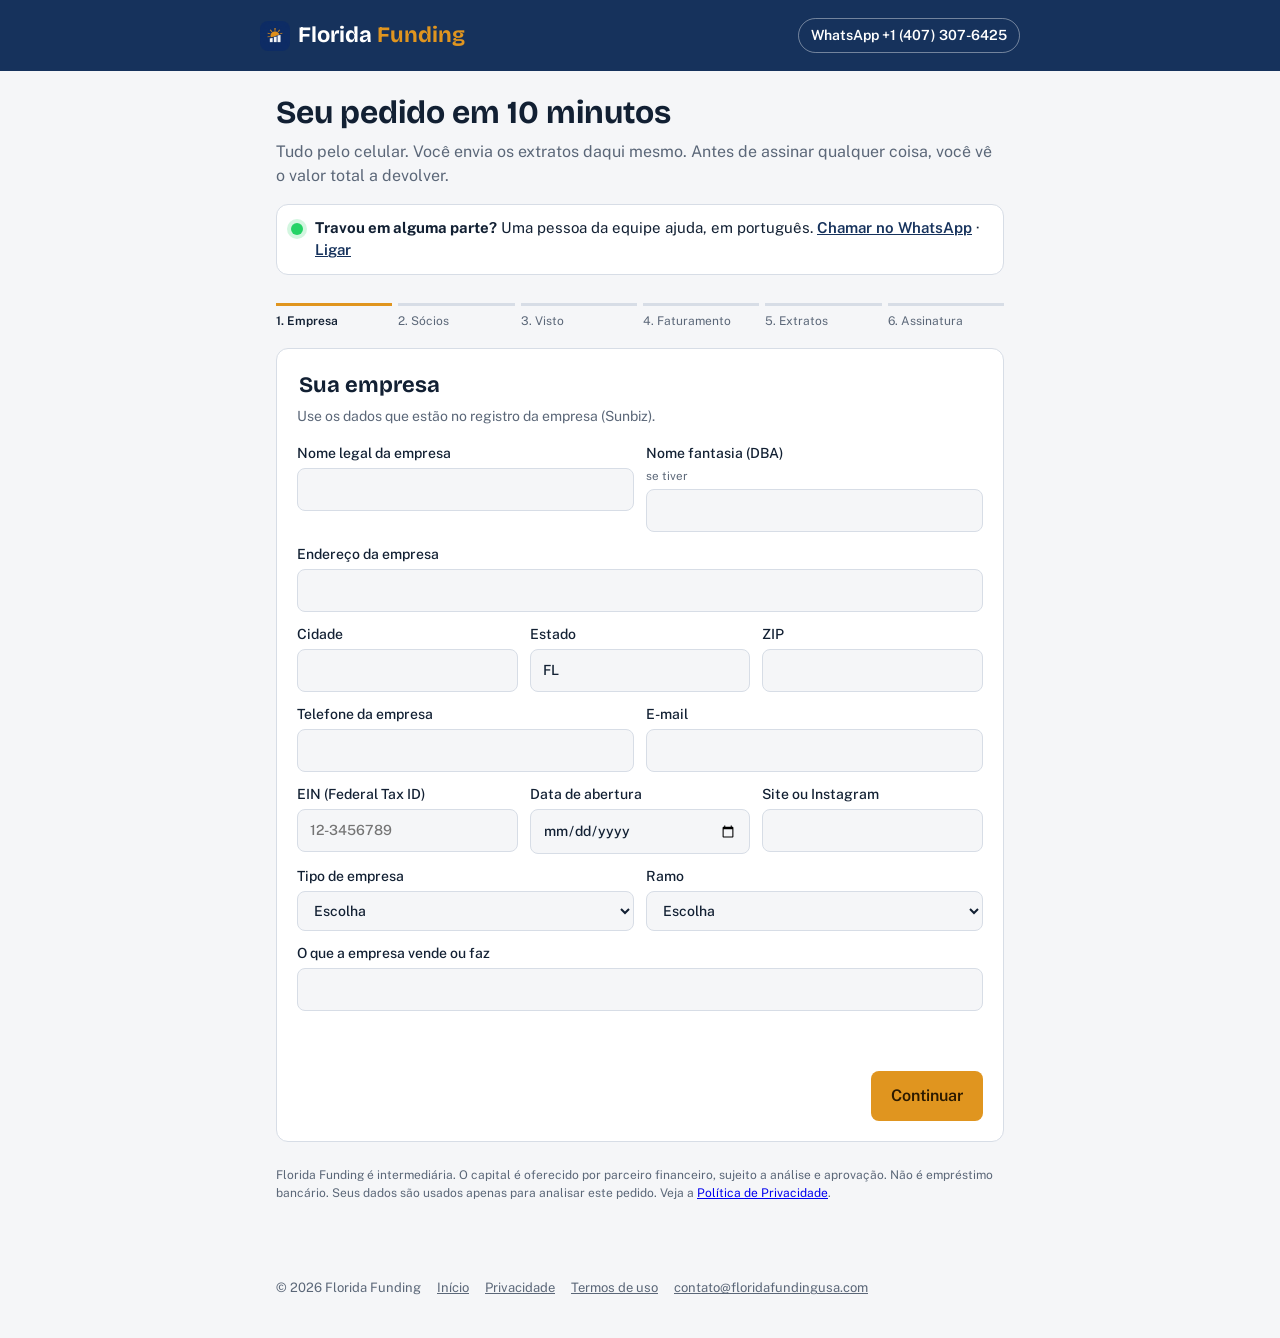
==== aplicacao.html @ 035c55c8 "Site Florida Funding (versão provisória) Co-Authored-By: Claude Opus 5.5 <noreply@anthropic.com>" ====
<!doctype html>
<html lang="pt-BR">
<head>
<meta charset="utf-8">
<meta name="viewport" content="width=device-width,initial-scale=1,viewport-fit=cover">
<title>Aplicação · Florida Funding</title>
<meta name="description" content="Capital de giro para empresas brasileiras em Orlando e Kissimmee. Aplicação em português, com envio de extratos pelo celular.">
<meta name="robots" content="noindex">
<link rel="canonical" href="https://floridafundingusa.com/aplicacao.html">
<link rel="icon" href="img/logo-icone.png" type="image/png">
<link rel="preconnect" href="https://fonts.googleapis.com">
<link rel="preconnect" href="https://fonts.gstatic.com" crossorigin>
<link rel="stylesheet" href="https://fonts.googleapis.com/css2?family=Bricolage+Grotesque:opsz,wght@12..96,600;12..96,700&family=Public+Sans:wght@400;500;600&display=swap">
<!-- META PIXEL: colar aqui
     Quando o Pixel do Meta for criado, descomente o bloco abaixo e troque SEU_PIXEL_ID.
     Evento sugerido no envio com sucesso: fbq('track','Lead') (já fica pronto na página obrigado.html).
<script>
!function(f,b,e,v,n,t,s){if(f.fbq)return;n=f.fbq=function(){n.callMethod?
n.callMethod.apply(n,arguments):n.queue.push(arguments)};if(!f._fbq)f._fbq=n;
n.push=n;n.loaded=!0;n.version='2.0';n.queue=[];t=b.createElement(e);t.async=!0;
t.src=v;s=b.getElementsByTagName(e)[0];s.parentNode.insertBefore(t,s)}(window,
document,'script','https://connect.facebook.net/en_US/fbevents.js');
fbq('init','SEU_PIXEL_ID');fbq('track','PageView');fbq('track','InitiateCheckout');
</script>
-->
<style>
/* ===== CONFIGURAÇÃO: endereço que recebe as aplicações (vazio = envio ainda não ligado) ===== */
:root{
  --bg:#f5f6f8;--surface:#fff;--ink:#122033;--muted:#5b6778;--line:#d7dde6;--accent:#e0951f;--navy:#16325c;--ok:#1f8a5b;--err:#b3261e;--chip:#eef1f6;
  --display:"Bricolage Grotesque",ui-sans-serif,system-ui,sans-serif;--body:"Public Sans",ui-sans-serif,system-ui,sans-serif;
}
@media (prefers-color-scheme:dark){:root{--bg:#0e1622;--surface:#152132;--ink:#e7edf5;--muted:#9aa8ba;--line:#2a3a51;--accent:#f0a93a;--navy:#8fb3ec;--ok:#4cc38a;--err:#f2867c;--chip:#1c2b40;color-scheme:dark}}
*{box-sizing:border-box}
body{margin:0;background:var(--bg);color:var(--ink);font:16px/1.5 var(--body)}
header{background:var(--navy);color:#fff;padding:18px 16px}
@media (prefers-color-scheme:dark){header{background:#0a1220}}
.hin{max-width:760px;margin:0 auto;display:flex;justify-content:space-between;align-items:center;gap:12px;flex-wrap:wrap}
.logo{font-family:var(--display);font-weight:700;font-size:22px}
.logo span{color:var(--accent)}
.wa{color:#fff;font-weight:600;text-decoration:none;border:1px solid rgba(255,255,255,.4);padding:6px 12px;border-radius:999px;font-size:14px}
.hero{max-width:760px;margin:0 auto;padding:24px 16px 4px}
h1{font-family:var(--display);font-size:clamp(24px,5vw,32px);line-height:1.15;margin:0 0 8px;text-wrap:balance}
.sub{color:var(--muted);margin:0}
.wrap{max-width:760px;margin:0 auto;padding:16px 16px 64px}
.steps{display:flex;gap:6px;margin:8px 0 18px;list-style:none;padding:0;overflow-x:auto}
.steps li{flex:1 0 90px;font-size:12px;color:var(--muted);border-top:3px solid var(--line);padding-top:6px}
.steps li.on{color:var(--ink);border-color:var(--accent);font-weight:600}
.steps li.ok{border-color:var(--ok)}
form{background:var(--surface);border:1px solid var(--line);border-radius:12px;padding:20px}
fieldset{border:0;padding:0;margin:0;display:none}
fieldset.on{display:block}
legend{font-family:var(--display);font-size:22px;font-weight:700;margin-bottom:4px}
.hint{color:var(--muted);font-size:14px;margin:0 0 16px}
.row{display:grid;grid-template-columns:repeat(auto-fit,minmax(200px,1fr));gap:12px;margin-bottom:12px}
label{display:flex;flex-direction:column;gap:4px;font-size:14px;font-weight:500;min-width:0}
label small{font-weight:400;color:var(--muted)}
input,select,textarea{font:inherit;padding:10px 12px;border:1px solid var(--line);border-radius:8px;background:var(--bg);color:var(--ink);width:100%}
input:focus,select:focus,textarea:focus{outline:2px solid var(--accent);outline-offset:1px}
.bad{border-color:var(--err)}
.chk{flex-direction:row;align-items:flex-start;gap:10px;font-weight:400}
.chk input{width:20px;height:20px;flex:0 0 auto;margin-top:2px}
h3{font-size:15px;margin:18px 0 8px;color:var(--navy)}
.drop{border:2px dashed var(--line);border-radius:10px;padding:14px;margin-bottom:12px}
.drop.over{border-color:var(--accent);background:var(--chip)}
.drop b{display:block}
.drop .files{list-style:none;padding:0;margin:8px 0 0;display:flex;flex-direction:column;gap:4px;font-size:14px}
.drop .files li{display:flex;justify-content:space-between;gap:8px;background:var(--chip);padding:6px 10px;border-radius:6px;min-width:0}
.drop .files li span{overflow:hidden;text-overflow:ellipsis;white-space:nowrap}
.drop .files button{all:unset;cursor:pointer;color:var(--err);font-size:13px}
.count{font-size:13px;color:var(--muted)}
.count.full{color:var(--ok);font-weight:600}
.nav{display:flex;justify-content:space-between;gap:12px;margin-top:20px}
button.btn{font:inherit;font-weight:600;padding:12px 20px;border-radius:8px;border:0;cursor:pointer;background:var(--accent);color:#2b1a00}
button.btn.ghost{background:transparent;color:var(--ink);border:1px solid var(--line)}
button.btn:focus-visible{outline:2px solid var(--navy);outline-offset:2px}
.err{color:var(--err);font-size:14px;min-height:20px;margin-top:8px}
.review{font-size:14px;background:var(--chip);border-radius:8px;padding:12px;max-height:280px;overflow:auto}
.review dt{font-weight:600;margin-top:6px}
.review dd{margin:0;color:var(--muted)}
.done{text-align:center;padding:24px 8px}
.legal{font-size:12px;color:var(--muted);margin-top:24px}
.hidden{display:none!important}
.logo a{color:inherit;text-decoration:none}
.human{display:flex;gap:12px;align-items:flex-start;margin-top:16px;background:var(--surface);border:1px solid var(--line);border-radius:12px;padding:12px 14px;font-size:15px}
.human .dot{width:12px;height:12px;border-radius:50%;background:#25d366;flex:0 0 auto;margin-top:6px;box-shadow:0 0 0 4px rgba(37,211,102,.2)}
.human a{color:var(--navy);font-weight:600}
.foot{max-width:760px;margin:0 auto;padding:0 16px 40px;font-size:13px;color:var(--muted);display:flex;flex-wrap:wrap;gap:8px 16px}
.foot a{color:var(--muted)}
</style>
</head>
<body>
<header><div class="hin"><div class="logo"><a href="index.html" aria-label="Florida Funding, página inicial"><img src="img/logo-icone.png" alt="" width="30" height="30" style="vertical-align:middle;border-radius:8px;margin-right:8px">Florida <span>Funding</span></a></div><a class="wa" href="https://wa.me/14073076425">WhatsApp +1 (407) 307-6425</a></div></header>

<div class="hero">
  <h1>Seu pedido em 10 minutos</h1>
  <p class="sub">Tudo pelo celular. Você envia os extratos daqui mesmo. Antes de assinar qualquer coisa, você vê o valor total a devolver.</p>
  <div class="human"><span class="dot" aria-hidden="true"></span><div><b>Travou em alguma parte?</b> Uma pessoa da equipe ajuda, em português. <a href="https://wa.me/14073076425">Chamar no WhatsApp</a> · <a href="tel:+14073076425">Ligar</a></div></div>
</div>

<div class="wrap">
<ol class="steps" id="steps"></ol>

<form id="f" novalidate>
<!-- Origem do anúncio: preenchidos automaticamente a partir da URL (?utm_source=...) -->
<input type="hidden" id="utm_source" name="utm_source">
<input type="hidden" id="utm_medium" name="utm_medium">
<input type="hidden" id="utm_campaign" name="utm_campaign">
<input type="hidden" id="utm_content" name="utm_content">
<input type="hidden" id="landing_page" name="landing_page">
<input type="hidden" id="referrer" name="referrer">
<!-- Armadilha anti-robô: pessoas não veem este campo; se vier preenchido, o servidor descarta -->
<div aria-hidden="true" style="position:absolute;left:-9999px;width:1px;height:1px;overflow:hidden"><label>Não preencha<input type="text" name="website_url" tabindex="-1" autocomplete="off"></label></div>
<!-- 1 EMPRESA -->
<fieldset data-step="Empresa" class="on">
  <legend>Sua empresa</legend>
  <p class="hint">Use os dados que estão no registro da empresa (Sunbiz).</p>
  <div class="row"><label>Nome legal da empresa<input id="legal_name" name="legal_name" required></label><label>Nome fantasia (DBA) <small>se tiver</small><input id="dba" name="dba"></label></div>
  <div class="row"><label>Endereço da empresa<input id="biz_address" name="biz_address" required></label></div>
  <div class="row"><label>Cidade<input id="biz_city" name="biz_city" required></label><label>Estado<input id="biz_state" name="biz_state" value="FL" required></label><label>ZIP<input id="biz_zip" name="biz_zip" inputmode="numeric" required></label></div>
  <div class="row"><label>Telefone da empresa<input id="biz_phone" name="biz_phone" type="tel" required></label><label>E-mail<input id="biz_email" name="biz_email" type="email" required></label></div>
  <div class="row"><label>EIN (Federal Tax ID)<input id="ein" name="ein" placeholder="12-3456789" required></label><label>Data de abertura<input id="start_date" name="start_date" type="date" required></label><label>Site ou Instagram<input id="website" name="website"></label></div>
  <div class="row">
    <label>Tipo de empresa<select id="entity" name="entity" required><option value="">Escolha</option><option>LLC</option><option>Corporation</option><option>Sole Proprietorship</option><option>Partnership</option><option>Outro</option></select></label>
    <label>Ramo<select id="biz_type" name="biz_type" required><option value="">Escolha</option><option>Limpeza</option><option>Construção / reforma</option><option>Restaurante / alimentação</option><option>Mercado / loja</option><option>Casas de temporada</option><option>Salão / barbearia / estética</option><option>Oficina / auto</option><option>Transporte</option><option>Paisagismo / piscina</option><option>Turismo</option><option>Outro</option></select></label>
  </div>
  <div class="row"><label>O que a empresa vende ou faz<input id="product" name="product" required></label></div>
</fieldset>

<!-- 2 SÓCIOS -->
<fieldset data-step="Sócios">
  <legend>Dono e sócio</legend>
  <p class="hint">Estes dados ficam protegidos e só vão para o parceiro financeiro.</p>
  <h3>Dono principal</h3>
  <div class="row"><label>Nome completo<input id="o_name" name="o_name" required></label><label>Cargo<input id="o_title" name="o_title" placeholder="Owner / CEO" required></label><label>% da empresa<input id="o_pct" name="o_pct" inputmode="numeric" required></label></div>
  <div class="row"><label>Endereço residencial<input id="o_address" name="o_address" required></label></div>
  <div class="row"><label>Cidade<input id="o_city" name="o_city" required></label><label>Estado<input id="o_state" name="o_state" required></label><label>ZIP<input id="o_zip" name="o_zip" inputmode="numeric" required></label></div>
  <div class="row"><label>SSN ou ITIN<input id="o_ssn" name="o_ssn" inputmode="numeric" autocomplete="off" required></label><label>Data de nascimento<input id="o_dob" name="o_dob" type="date" required></label><label>Celular (WhatsApp)<input id="o_cell" name="o_cell" type="tel" required></label></div>
  <label class="chk"><input type="checkbox" id="has_partner" name="has_partner" value="sim"> Tem sócio com 20% ou mais</label>
  <div id="partner" class="hidden">
    <h3>Sócio</h3>
    <div class="row"><label>Nome completo<input id="p_name" name="p_name"></label><label>Cargo<input id="p_title" name="p_title"></label><label>% da empresa<input id="p_pct" name="p_pct" inputmode="numeric"></label></div>
    <div class="row"><label>Endereço residencial<input id="p_address" name="p_address"></label></div>
    <div class="row"><label>SSN ou ITIN<input id="p_ssn" name="p_ssn" inputmode="numeric" autocomplete="off"></label><label>Data de nascimento<input id="p_dob" name="p_dob" type="date"></label><label>Celular<input id="p_cell" name="p_cell" type="tel"></label></div>
  </div>
</fieldset>

<!-- 3 VISTO -->
<fieldset data-step="Visto">
  <legend>Status nos EUA</legend>
  <p class="hint">Do dono principal. Ajuda o parceiro a montar a proposta certa.</p>
  <div class="row">
    <label>Status<select id="v_status" name="v_status" required><option value="">Escolha</option><option>Cidadão americano</option><option>Green card (residente permanente)</option><option>Visto de trabalho ou investidor</option><option>Pedido de green card em andamento</option><option>Outro</option></select></label>
    <label>Tipo de visto <small>se tiver</small><select id="v_type" name="v_type"><option value="">Não se aplica</option><option>E-2</option><option>L-1</option><option>EB-5</option><option>EB-2 NIW</option><option>H-1B</option><option>O-1</option><option>Outro</option></select></label>
  </div>
  <div class="row"><label>Válido até <small>se tiver data</small><input id="v_exp" name="v_exp" type="date"></label><label>Número do documento <small>opcional</small><input id="v_doc" name="v_doc" autocomplete="off"></label></div>
  <div class="drop" data-key="visa_doc" data-max="2"><b>Foto do green card ou visto <small class="count">(opcional, até 2 arquivos)</small></b><input type="file" id="f_visa" accept="application/pdf,image/*" multiple><ul class="files"></ul></div>
</fieldset>

<!-- 4 FATURAMENTO -->
<fieldset data-step="Faturamento">
  <legend>Faturamento e pedido</legend>
  <p class="hint">Olhe nos extratos da conta da empresa. Valor aproximado já ajuda.</p>
  <h3>Depósitos nos últimos 4 meses</h3>
  <div id="months"></div>
  <h3>Cartão</h3>
  <div class="row"><label>Maquininha ou sistema<input id="terminal" name="terminal" placeholder="Square, Clover, Stripe…"></label><label>Média vendida no cartão por mês ($)<input id="cc_volume" name="cc_volume" inputmode="decimal"></label></div>
  <h3>Situação atual</h3>
  <div class="row"><label>Empréstimos da empresa hoje (saldo $)<input id="loans" name="loans" inputmode="decimal" placeholder="0 se não tiver"></label><label>Adiantamento ativo? Com qual empresa<input id="cur_mca" name="cur_mca" placeholder="Não tenho"></label><label>Saldo do adiantamento ($)<input id="cur_mca_bal" name="cur_mca_bal" inputmode="decimal"></label></div>
  <div class="row">
    <label>Falência<select id="bankruptcy" name="bankruptcy"><option>Nunca</option><option>Há mais de 12 meses</option><option>Nos últimos 12 meses</option></select></label>
    <label>Penhora de imposto (tax lien)<select id="tax_lien" name="tax_lien"><option>Não</option><option>Sim, há mais de 12 meses</option><option>Sim, nos últimos 12 meses</option></select></label>
  </div>
  <h3>Seu pedido</h3>
  <div class="row"><label>Quanto precisa ($)<input id="amount" name="amount" inputmode="decimal" required></label>
  <label>Para quê<select id="purpose" name="purpose" required><option value="">Escolha</option><option>Equipamento</option><option>Estoque</option><option>Expansão / reforma</option><option>Contratar equipe</option><option>Marketing</option><option>Quitar dívidas</option><option>Impostos</option><option>Caixa do dia a dia</option><option>Outro</option></select></label></div>
</fieldset>

<!-- 5 EXTRATOS -->
<fieldset data-step="Extratos">
  <legend>Extratos</legend>
  <p class="hint">Os 4 últimos meses completos, todas as páginas, em PDF ou foto nítida. Baixe no app do banco em "Statements".</p>
  <div class="drop" data-key="bank" data-max="4" data-min="4"><b>Extratos da conta da empresa <small class="count">0 de 4</small></b><input type="file" id="f_bank" accept="application/pdf,image/*" multiple><ul class="files"></ul></div>
  <div class="drop" data-key="cc" data-max="4"><b>Extratos da maquininha de cartão <small class="count">0 de 4</small></b><input type="file" id="f_cc" accept="application/pdf,image/*" multiple><ul class="files"></ul><small class="hint">Se a empresa não aceita cartão, pode pular.</small></div>
</fieldset>

<!-- 6 ASSINATURA -->
<fieldset data-step="Assinatura">
  <legend>Revisar e assinar</legend>
  <dl class="review" id="review"></dl>
  <h3>Autorização</h3>
  <label class="chk"><input type="checkbox" id="auth" name="auth_credit" value="sim" required> Autorizo a Florida Funding e seu parceiro financeiro a consultar relatórios de crédito e verificar as informações enviadas, para analisar este pedido de capital para a empresa.</label>
  <label class="chk"><input type="checkbox" id="share" name="auth_share" value="sim" required> Autorizo enviar esta aplicação e os documentos ao parceiro financeiro. Sei que a Florida Funding é intermediária e que o pedido está sujeito a análise e aprovação.</label>
  <label class="chk"><input type="checkbox" id="contact" name="contact_ok" value="sim"> Aceito receber contato por WhatsApp, ligação ou SMS sobre este pedido.</label>
  <div class="row" style="margin-top:12px"><label>Assinatura: digite seu nome completo<input id="signature" name="signature" required></label></div>
</fieldset>

<div id="donebox" class="done hidden">
  <h2 style="font-family:var(--display)">Aplicação recebida</h2>
  <p>Vamos revisar os documentos e falar com você pelo WhatsApp em até 1 dia útil.</p>
</div>
<div id="offbox" class="done hidden">
  <h2 style="font-family:var(--display)">Quase lá</h2>
  <p>O envio pelo site está em ajuste. Fale com a gente no WhatsApp <b>+1 (407) 307-6425</b> para concluir.</p>
  <p><a href="https://wa.me/14073076425">Abrir WhatsApp</a></p>
</div>

<div class="err" id="err" role="alert"></div>
<div class="nav" id="navbtns"><button type="button" class="btn ghost" id="back">Voltar</button><button type="button" class="btn" id="next">Continuar</button></div>
</form>

<p class="legal">Florida Funding é intermediária. O capital é oferecido por parceiro financeiro, sujeito a análise e aprovação. Não é empréstimo bancário. Seus dados são usados apenas para analisar este pedido. Veja a <a href="privacidade.html">Política de Privacidade</a>.</p>
</div>
<footer class="foot"><span>© <span id="yr">2026</span> Florida Funding</span><a href="index.html">Início</a><a href="privacidade.html">Privacidade</a><a href="termos.html">Termos de uso</a><a href="mailto:contato@floridafundingusa.com">contato@floridafundingusa.com</a></footer>

<script>
/* ===== CONFIGURAÇÃO DO ENVIO =====
   APPLICATION_ENDPOINT = endereço da função "receive-application" no Supabase NOVO da Florida Funding.
   Depois do deploy (ver backend/README.md), colar aqui, no formato:
     "https://SEU-PROJETO.supabase.co/functions/v1/receive-application"
   Enquanto ficar vazio (""), o formulário NÃO envia nada: mostra a tela "Quase lá" com o WhatsApp.
   O domínio *.supabase.co já está liberado no _headers (Content-Security-Policy, connect-src). */
const APPLICATION_ENDPOINT = "";
const THANK_YOU_PAGE = "obrigado.html";
const CONFIG={ endpoint: APPLICATION_ENDPOINT };
/* Origem do anúncio (UTM): lê da URL; se a pessoa navegou antes pelo site, usa o que ficou guardado na sessão */
(function(){const keys=["utm_source","utm_medium","utm_campaign","utm_content"];const q=new URLSearchParams(location.search);let saved={};
 try{saved=JSON.parse(sessionStorage.getItem("ff_utm")||"{}")}catch(e){}
 keys.forEach(k=>{const v=(q.get(k)||saved[k]||"").slice(0,200);const el=document.getElementById(k);if(el)el.value=v;if(v)saved[k]=v});
 try{sessionStorage.setItem("ff_utm",JSON.stringify(saved))}catch(e){}
 document.getElementById("landing_page").value=(saved.landing||location.pathname).slice(0,300);
 document.getElementById("referrer").value=(saved.referrer||document.referrer||"").slice(0,300);
 const y=document.getElementById("yr");if(y)y.textContent=new Date().getFullYear()})();
const sets=[...document.querySelectorAll("fieldset")];let step=0;const files={visa_doc:[],bank:[],cc:[]};
const months=document.getElementById("months");
["Mês passado","2 meses atrás","3 meses atrás","4 meses atrás"].forEach((m,i)=>{months.insertAdjacentHTML("beforeend",`<div class="row"><label>${m}: nº de depósitos<input id="m${i}_n" name="m${i}_n" inputmode="numeric"></label><label>Total depositado ($)<input id="m${i}_t" name="m${i}_t" inputmode="decimal" ${i<1?"required":""}></label><label>Dias negativos<input id="m${i}_neg" name="m${i}_neg" inputmode="numeric" value="0"></label></div>`)});
const stepsEl=document.getElementById("steps");
function paint(){sets.forEach((s,i)=>s.classList.toggle("on",i===step));stepsEl.innerHTML=sets.map((s,i)=>`<li class="${i===step?"on":i<step?"ok":""}">${i+1}. ${s.dataset.step}</li>`).join("");
 document.getElementById("back").style.visibility=step?"visible":"hidden";document.getElementById("next").textContent=step===sets.length-1?"Enviar aplicação":"Continuar";
 if(step===sets.length-1)review();document.getElementById("err").textContent="";window.scrollTo({top:0})}
function valid(){const s=sets[step];let ok=true;s.querySelectorAll("[required]").forEach(i=>{const bad=i.type==="checkbox"?!i.checked:!i.value.trim();i.classList.toggle("bad",bad);if(bad)ok=false});
 s.querySelectorAll(".drop[data-min]").forEach(d=>{if(files[d.dataset.key].length<+d.dataset.min){ok=false;d.classList.add("bad")}else d.classList.remove("bad")});
 if(!ok)document.getElementById("err").textContent=s.dataset.step==="Extratos"?"Envie os 4 extratos da conta da empresa.":"Preencha os campos marcados em vermelho.";return ok}
document.getElementById("has_partner").onchange=e=>document.getElementById("partner").classList.toggle("hidden",!e.target.checked);
document.querySelectorAll(".drop").forEach(d=>{const key=d.dataset.key,max=+d.dataset.max,inp=d.querySelector("input"),list=d.querySelector(".files"),cnt=d.querySelector(".count");
 const draw=()=>{list.innerHTML="";files[key].forEach((f,i)=>{const li=document.createElement("li");const sp=document.createElement("span");sp.textContent=f.name+" · "+(f.size/1048576).toFixed(1)+" MB";const b=document.createElement("button");b.type="button";b.textContent="remover";b.onclick=()=>{files[key].splice(i,1);draw()};li.append(sp,b);list.append(li)});
  if(cnt&&key!=="visa_doc"){cnt.textContent=files[key].length+" de "+max;cnt.classList.toggle("full",files[key].length>=max)}};
 const add=fl=>{for(const f of fl){if(files[key].length>=max)break;if(f.size>20*1048576){document.getElementById("err").textContent=f.name+" passa de 20 MB.";continue}files[key].push(f)}draw()};
 inp.onchange=()=>{add(inp.files);inp.value=""};
 d.addEventListener("dragover",e=>{e.preventDefault();d.classList.add("over")});d.addEventListener("dragleave",()=>d.classList.remove("over"));
 d.addEventListener("drop",e=>{e.preventDefault();d.classList.remove("over");add(e.dataTransfer.files)})});
function review(){const f=new FormData(document.getElementById("f"));const show=[["Empresa","legal_name"],["EIN","ein"],["Cidade","biz_city"],["Ramo","biz_type"],["Dono","o_name"],["Status nos EUA","v_status"],["Valor pedido","amount"],["Finalidade","purpose"]];
 const r=document.getElementById("review");r.innerHTML="";show.forEach(([l,k])=>{const dt=document.createElement("dt");dt.textContent=l;const dd=document.createElement("dd");dd.textContent=f.get(k)||"—";r.append(dt,dd)});
 const dt=document.createElement("dt");dt.textContent="Arquivos";const dd=document.createElement("dd");dd.textContent=`${files.bank.length} extratos do banco · ${files.cc.length} da maquininha · ${files.visa_doc.length} do visto`;r.append(dt,dd)}
async function submit(){const fd=new FormData(document.getElementById("f"));Object.entries(files).forEach(([k,l])=>l.forEach((f,i)=>fd.append(k+"_"+(i+1),f,f.name)));fd.append("submitted_at",new Date().toISOString());
 document.getElementById("navbtns").classList.add("hidden");sets.forEach(s=>s.classList.remove("on"));
 if(!CONFIG.endpoint){document.getElementById("offbox").classList.remove("hidden");return}
 document.getElementById("err").textContent="Enviando… não feche a página.";
 try{const r=await fetch(CONFIG.endpoint,{method:"POST",body:fd});let j={};try{j=await r.json()}catch(e){}
  if(!r.ok||!j.ok)throw 0;
  document.getElementById("err").textContent="";document.getElementById("donebox").classList.remove("hidden");
  try{sessionStorage.removeItem("ff_utm")}catch(e){}
  location.href=THANK_YOU_PAGE+"?ref="+encodeURIComponent(String(j.id||"").slice(0,8))}
 catch(e){document.getElementById("err").textContent="";document.getElementById("offbox").classList.remove("hidden")}}
document.getElementById("next").onclick=()=>{if(!valid())return;if(step===sets.length-1)return submit();step++;paint()};
document.getElementById("back").onclick=()=>{if(step){step--;paint()}};
paint();
</script>
</body>
</html>
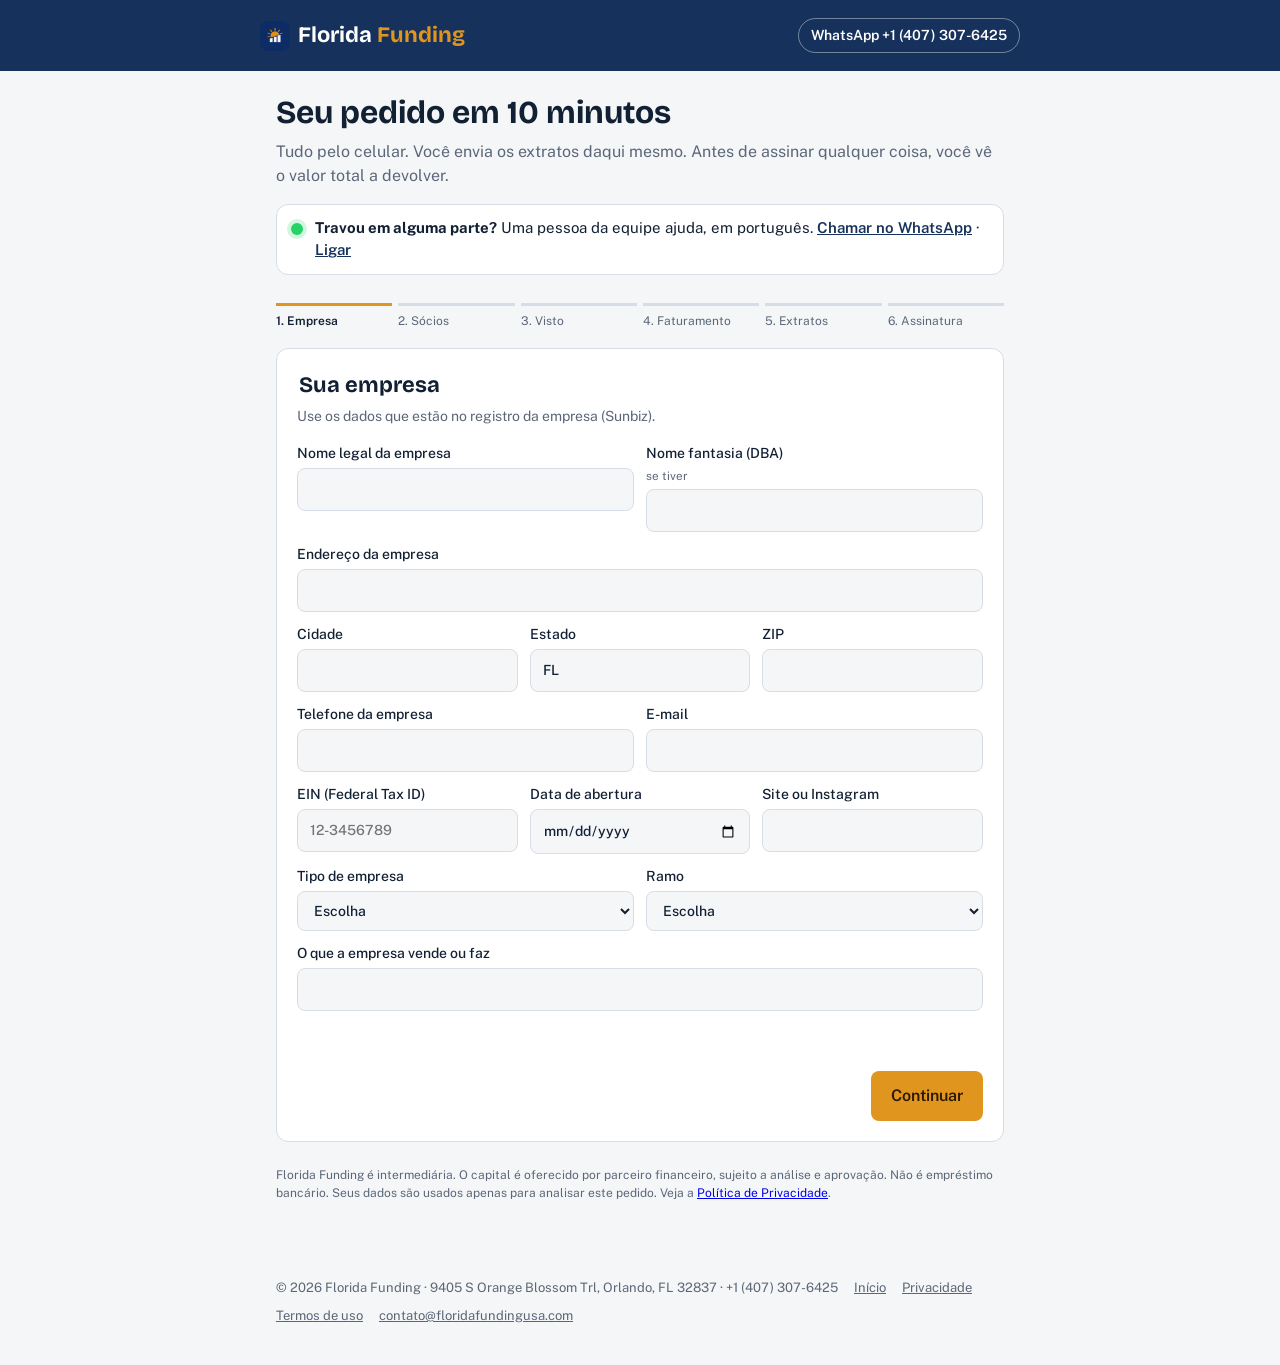
==== commit 8b30c587: "Endereço comercial em todas as páginas Co-Authored-By: Claude Opus 5.5 <noreply@anthropic.com>" ====
--- a/aplicacao.html
+++ b/aplicacao.html
@@ -210,7 +210,7 @@
 
 <p class="legal">Florida Funding é intermediária. O capital é oferecido por parceiro financeiro, sujeito a análise e aprovação. Não é empréstimo bancário. Seus dados são usados apenas para analisar este pedido. Veja a <a href="privacidade.html">Política de Privacidade</a>.</p>
 </div>
-<footer class="foot"><span>© <span id="yr">2026</span> Florida Funding</span><a href="index.html">Início</a><a href="privacidade.html">Privacidade</a><a href="termos.html">Termos de uso</a><a href="mailto:contato@floridafundingusa.com">contato@floridafundingusa.com</a></footer>
+<footer class="foot"><span>© <span id="yr">2026</span> Florida Funding · 9405 S Orange Blossom Trl, Orlando, FL 32837 · +1 (407) 307-6425</span><a href="index.html">Início</a><a href="privacidade.html">Privacidade</a><a href="termos.html">Termos de uso</a><a href="mailto:contato@floridafundingusa.com">contato@floridafundingusa.com</a></footer>
 
 <script>
 /* ===== CONFIGURAÇÃO DO ENVIO =====
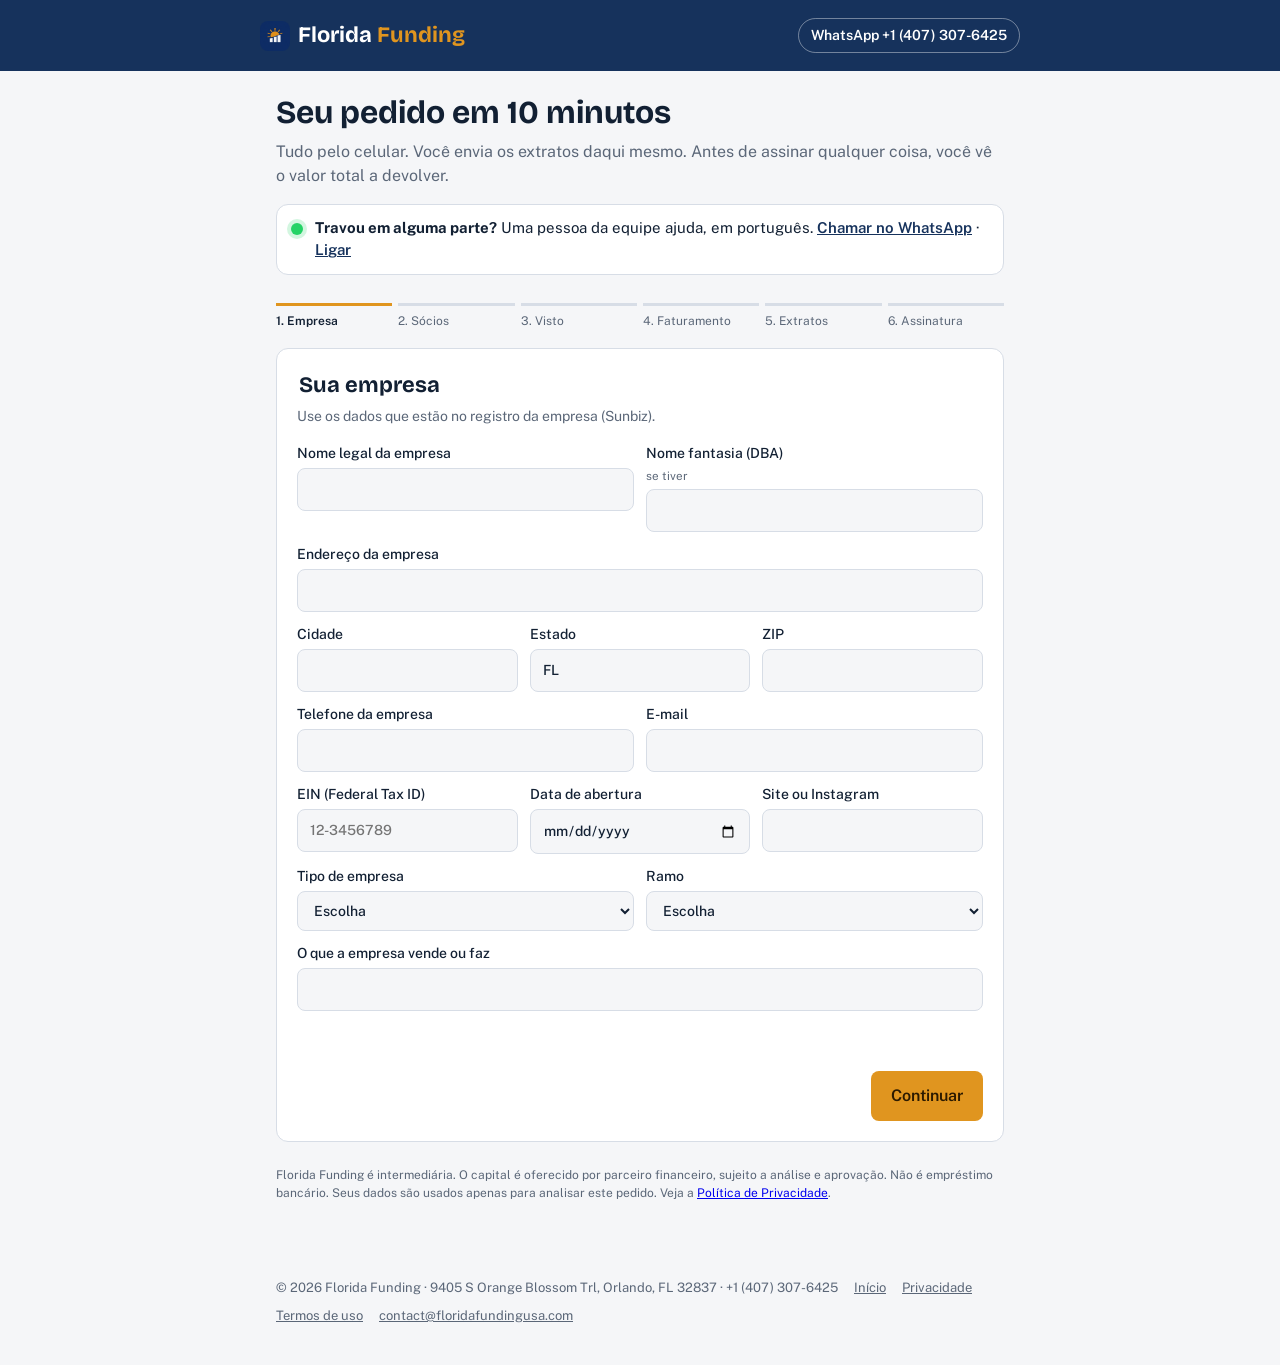
==== commit 7bdea293: "Domínio floridafundingusa.com + e-mail contact@ Co-Authored-By: Claude Opus 5.5 <noreply@anthropic.c" ====
--- a/aplicacao.html
+++ b/aplicacao.html
@@ -210,7 +210,7 @@
 
 <p class="legal">Florida Funding é intermediária. O capital é oferecido por parceiro financeiro, sujeito a análise e aprovação. Não é empréstimo bancário. Seus dados são usados apenas para analisar este pedido. Veja a <a href="privacidade.html">Política de Privacidade</a>.</p>
 </div>
-<footer class="foot"><span>© <span id="yr">2026</span> Florida Funding · 9405 S Orange Blossom Trl, Orlando, FL 32837 · +1 (407) 307-6425</span><a href="index.html">Início</a><a href="privacidade.html">Privacidade</a><a href="termos.html">Termos de uso</a><a href="mailto:contato@floridafundingusa.com">contato@floridafundingusa.com</a></footer>
+<footer class="foot"><span>© <span id="yr">2026</span> Florida Funding · 9405 S Orange Blossom Trl, Orlando, FL 32837 · +1 (407) 307-6425</span><a href="index.html">Início</a><a href="privacidade.html">Privacidade</a><a href="termos.html">Termos de uso</a><a href="mailto:contact@floridafundingusa.com">contact@floridafundingusa.com</a></footer>
 
 <script>
 /* ===== CONFIGURAÇÃO DO ENVIO =====
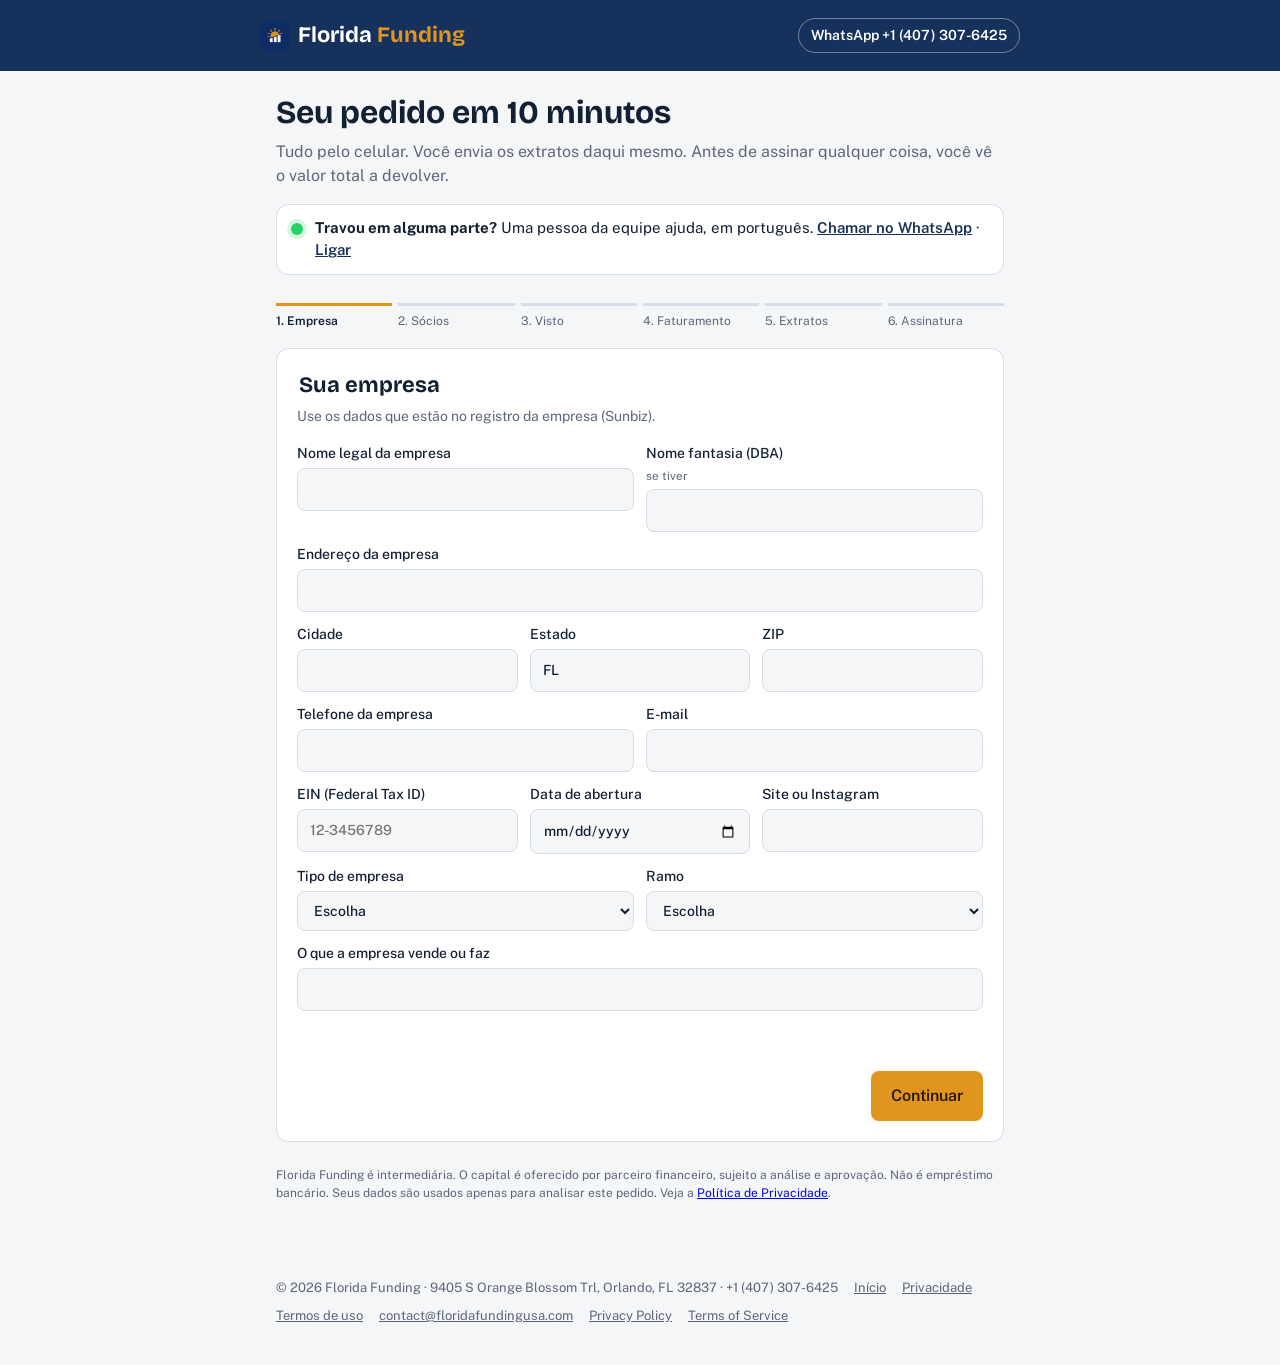
==== commit 5fd42007: "Privacy Policy e Terms of Service em inglês Co-Authored-By: Claude Opus 5.5 <noreply@anthropic.com>" ====
--- a/aplicacao.html
+++ b/aplicacao.html
@@ -210,7 +210,7 @@
 
 <p class="legal">Florida Funding é intermediária. O capital é oferecido por parceiro financeiro, sujeito a análise e aprovação. Não é empréstimo bancário. Seus dados são usados apenas para analisar este pedido. Veja a <a href="privacidade.html">Política de Privacidade</a>.</p>
 </div>
-<footer class="foot"><span>© <span id="yr">2026</span> Florida Funding · 9405 S Orange Blossom Trl, Orlando, FL 32837 · +1 (407) 307-6425</span><a href="index.html">Início</a><a href="privacidade.html">Privacidade</a><a href="termos.html">Termos de uso</a><a href="mailto:contact@floridafundingusa.com">contact@floridafundingusa.com</a></footer>
+<footer class="foot"><span>© <span id="yr">2026</span> Florida Funding · 9405 S Orange Blossom Trl, Orlando, FL 32837 · +1 (407) 307-6425</span><a href="index.html">Início</a><a href="privacidade.html">Privacidade</a><a href="termos.html">Termos de uso</a><a href="mailto:contact@floridafundingusa.com">contact@floridafundingusa.com</a><a href="privacy-policy.html">Privacy Policy</a><a href="terms-of-service.html">Terms of Service</a></footer>
 
 <script>
 /* ===== CONFIGURAÇÃO DO ENVIO =====
@@ -219,7 +219,7 @@
      "https://SEU-PROJETO.supabase.co/functions/v1/receive-application"
    Enquanto ficar vazio (""), o formulário NÃO envia nada: mostra a tela "Quase lá" com o WhatsApp.
    O domínio *.supabase.co já está liberado no _headers (Content-Security-Policy, connect-src). */
-const APPLICATION_ENDPOINT = "";
+const APPLICATION_ENDPOINT = "https://wazxfjchwujgwdfkbqoc.supabase.co/functions/v1/receive-application";
 const THANK_YOU_PAGE = "obrigado.html";
 const CONFIG={ endpoint: APPLICATION_ENDPOINT };
 /* Origem do anúncio (UTM): lê da URL; se a pessoa navegou antes pelo site, usa o que ficou guardado na sessão */
